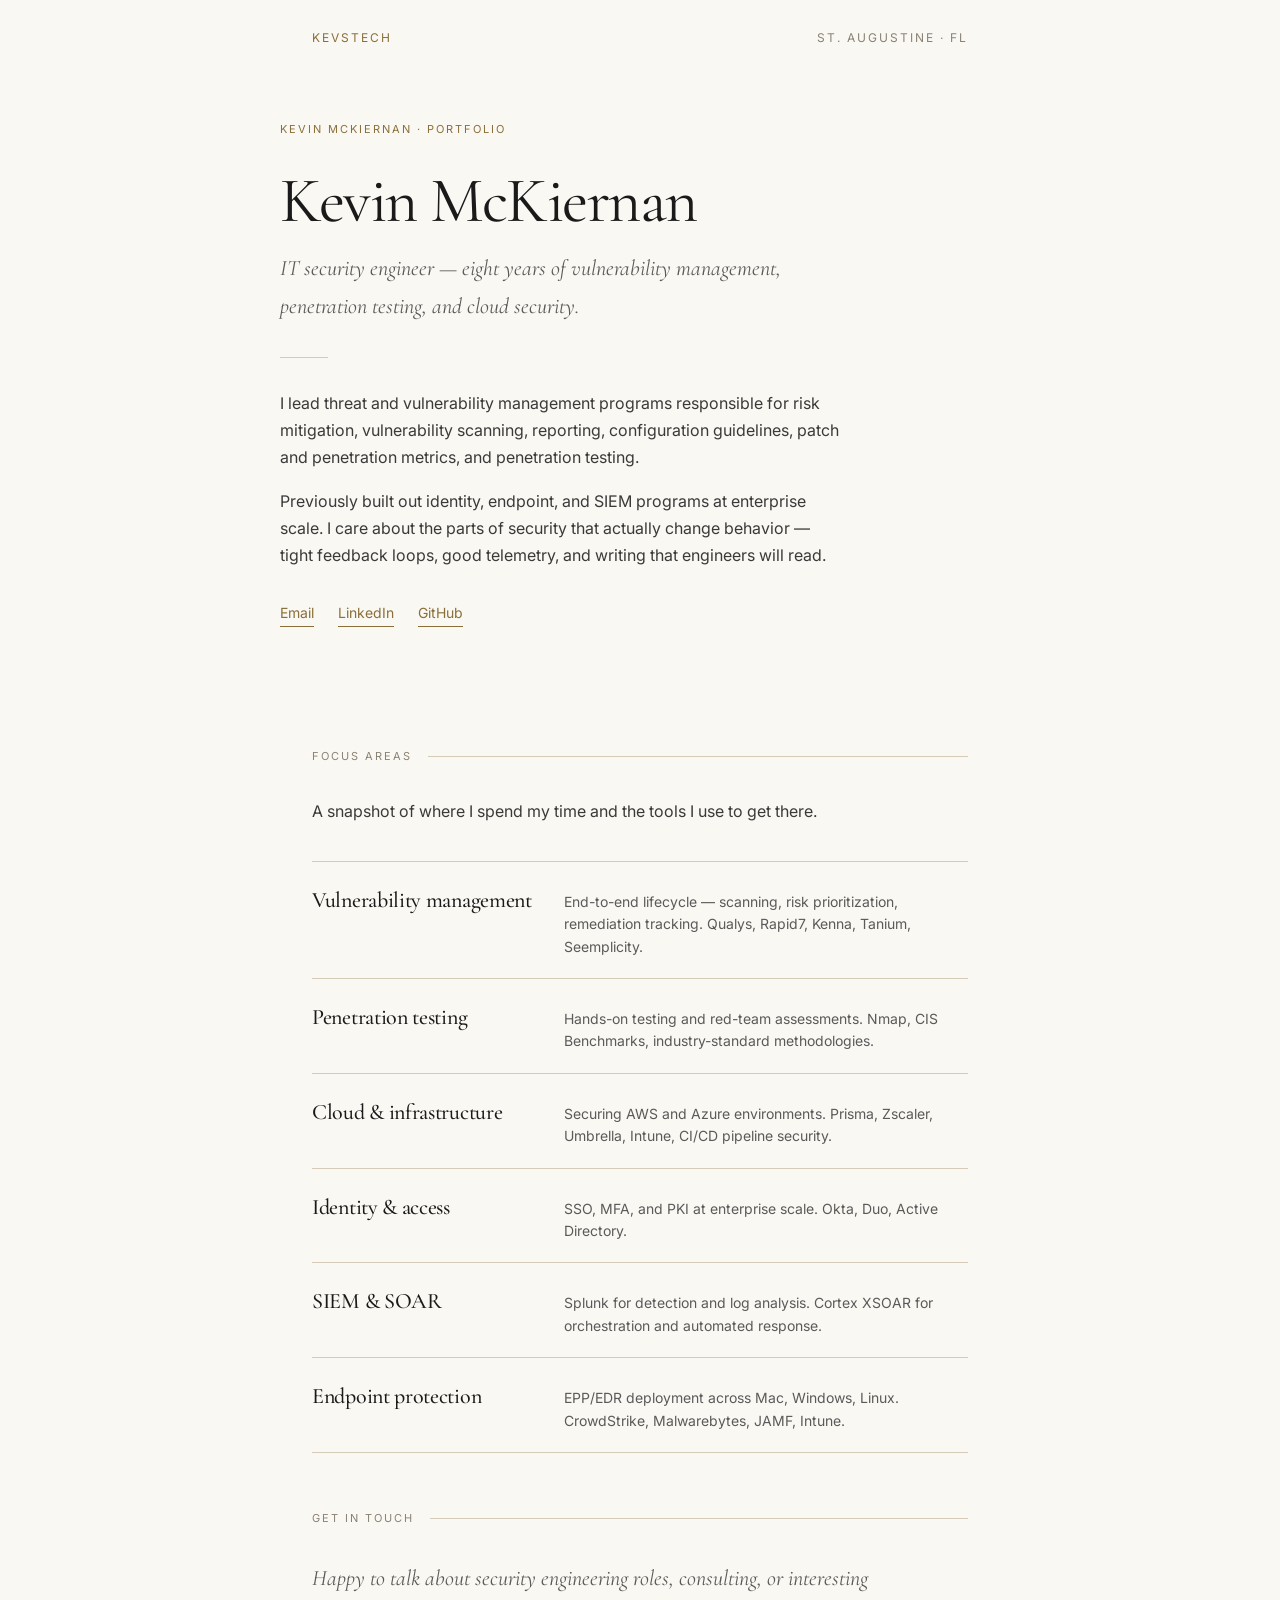
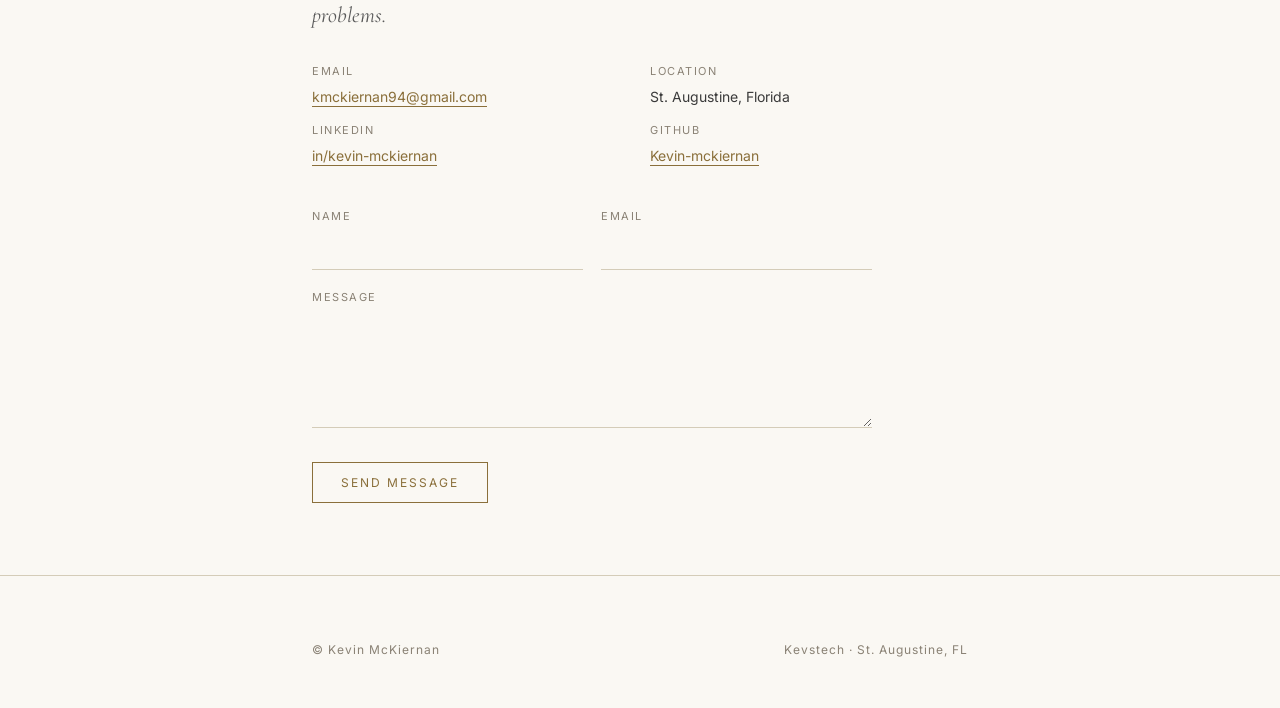
==== index.html @ c7a9f7cf "Redesign: editorial layout, drop Massively template" ====
<!DOCTYPE html>
<html lang="en">
<head>
<meta charset="utf-8">
<meta name="viewport" content="width=device-width, initial-scale=1">
<title>Kevin McKiernan — IT Security Engineer</title>
<meta name="description" content="Kevin McKiernan — IT security engineer based in St. Augustine, FL. Vulnerability management, penetration testing, cloud security.">
<link rel="icon" type="image/svg+xml" href="data:image/svg+xml,<svg xmlns='http://www.w3.org/2000/svg' viewBox='0 0 100 100'><path d='M50 5 L90 20 L90 50 C90 72 72 88 50 95 C28 88 10 72 10 50 L10 20 Z' fill='%238a6f3a'/></svg>">
<link rel="preconnect" href="https://fonts.googleapis.com">
<link rel="preconnect" href="https://fonts.gstatic.com" crossorigin>
<link href="https://fonts.googleapis.com/css2?family=Cormorant+Garamond:wght@400;500&family=Inter:wght@400;500&display=swap" rel="stylesheet">
<style>
  :root {
    --bg: #faf8f3;
    --surface: #f3efe4;
    --ink: #1a1a1a;
    --ink-soft: #3a3a3a;
    --ink-muted: #5a5a5a;
    --ink-faint: #8a8275;
    --rule: #d4ccb8;
    --accent: #8a6f3a;
    --accent-strong: #6d5628;
    --serif: 'Cormorant Garamond', 'EB Garamond', Georgia, 'Times New Roman', serif;
    --sans: 'Inter', ui-sans-serif, system-ui, -apple-system, BlinkMacSystemFont, 'Segoe UI', Roboto, sans-serif;
  }

  *, *::before, *::after { box-sizing: border-box; }
  html { scroll-behavior: smooth; }
  body {
    margin: 0;
    background: var(--bg);
    color: var(--ink);
    font-family: var(--sans);
    font-size: 16px;
    line-height: 1.7;
    -webkit-font-smoothing: antialiased;
    -moz-osx-font-smoothing: grayscale;
  }

  a { color: var(--accent); text-decoration: none; border-bottom: 1px solid var(--accent); padding-bottom: 1px; transition: color .15s ease, border-color .15s ease; }
  a:hover { color: var(--accent-strong); border-bottom-color: var(--accent-strong); }

  .wrap { max-width: 720px; margin: 0 auto; padding: 0 32px; }

  /* Top bar */
  .topbar { padding: 28px 0 0; }
  .topbar-inner { display: flex; justify-content: space-between; align-items: center; font-size: 12px; color: var(--ink-faint); letter-spacing: 2px; text-transform: uppercase; }
  .topbar-inner .brand { color: var(--accent); }

  /* Hero */
  .hero { padding: 72px 0 64px; }
  .eyebrow { font-size: 11px; letter-spacing: 2px; text-transform: uppercase; color: var(--accent); margin-bottom: 28px; }
  .hero h1 {
    font-family: var(--serif);
    font-weight: 400;
    font-size: clamp(44px, 7vw, 64px);
    line-height: 1.05;
    letter-spacing: -1.5px;
    margin: 0 0 16px;
  }
  .hero .lede {
    font-family: var(--serif);
    font-style: italic;
    font-size: clamp(18px, 2.2vw, 22px);
    color: var(--ink-muted);
    margin: 0 0 32px;
    font-weight: 400;
  }
  .hero-rule { width: 48px; height: 1px; background: var(--rule); margin: 0 0 32px; }
  .hero p { color: var(--ink-soft); max-width: 560px; margin: 0 0 16px; }

  .hero-links { margin-top: 32px; display: flex; flex-wrap: wrap; gap: 24px; font-size: 14px; }

  /* Section divider */
  .divider {
    display: flex;
    align-items: center;
    gap: 16px;
    margin: 56px 0 32px;
    font-size: 11px;
    letter-spacing: 2px;
    text-transform: uppercase;
    color: var(--ink-faint);
  }
  .divider::after { content: ""; flex: 1; height: 1px; background: var(--rule); }

  /* Skills */
  .skills-intro { color: var(--ink-soft); max-width: 560px; margin: 0 0 36px; }
  .skills-grid { display: grid; grid-template-columns: 1fr; gap: 0; }
  .skill-row {
    display: grid;
    grid-template-columns: 220px 1fr;
    gap: 32px;
    padding: 20px 0;
    border-top: 1px solid var(--rule);
    align-items: baseline;
  }
  .skill-row:last-child { border-bottom: 1px solid var(--rule); }
  .skill-name {
    font-family: var(--serif);
    font-size: 22px;
    font-weight: 500;
    color: var(--ink);
    letter-spacing: -0.3px;
  }
  .skill-tools { font-size: 14px; color: var(--ink-muted); line-height: 1.6; }

  @media (max-width: 600px) {
    .skill-row { grid-template-columns: 1fr; gap: 8px; }
  }

  /* Contact */
  .contact-lede {
    font-family: var(--serif);
    font-style: italic;
    font-size: 22px;
    color: var(--ink-muted);
    margin: 0 0 28px;
    max-width: 560px;
  }
  .contact-grid { display: grid; grid-template-columns: 1fr 1fr; gap: 12px 20px; margin-bottom: 40px; font-size: 14px; }
  .contact-grid .label { font-size: 11px; letter-spacing: 1.5px; text-transform: uppercase; color: var(--ink-faint); margin-bottom: 4px; }
  .contact-grid .value { color: var(--ink-soft); }
  @media (max-width: 500px) { .contact-grid { grid-template-columns: 1fr; } }

  /* Form */
  form { display: grid; gap: 18px; max-width: 560px; }
  form .row { display: grid; grid-template-columns: 1fr 1fr; gap: 18px; }
  @media (max-width: 500px) { form .row { grid-template-columns: 1fr; } }
  label { display: block; font-size: 11px; letter-spacing: 1.5px; text-transform: uppercase; color: var(--ink-faint); margin-bottom: 6px; }
  input[type="text"], input[type="email"], textarea {
    width: 100%;
    background: transparent;
    border: none;
    border-bottom: 1px solid var(--rule);
    padding: 8px 0 10px;
    font-family: var(--sans);
    font-size: 15px;
    color: var(--ink);
    outline: none;
    transition: border-color .15s ease;
  }
  input[type="text"]:focus, input[type="email"]:focus, textarea:focus { border-bottom-color: var(--accent); }
  textarea { resize: vertical; min-height: 90px; line-height: 1.6; }
  button[type="submit"] {
    justify-self: start;
    margin-top: 8px;
    font-family: var(--sans);
    font-size: 12px;
    letter-spacing: 2px;
    text-transform: uppercase;
    background: transparent;
    color: var(--accent);
    border: 1px solid var(--accent);
    padding: 12px 28px;
    cursor: pointer;
    transition: background .15s ease, color .15s ease;
  }
  button[type="submit"]:hover { background: var(--accent); color: var(--bg); }

  /* Footer */
  footer { padding: 64px 0 48px; margin-top: 72px; border-top: 1px solid var(--rule); font-size: 12px; color: var(--ink-faint); letter-spacing: 1px; }
  footer .foot-inner { display: flex; justify-content: space-between; flex-wrap: wrap; gap: 16px; }

  ::selection { background: var(--accent); color: var(--bg); }
</style>
</head>
<body>

<div class="topbar">
  <div class="wrap topbar-inner">
    <span class="brand">Kevstech</span>
    <span>St. Augustine · FL</span>
  </div>
</div>

<main>
  <!-- Hero -->
  <section class="hero wrap" id="about">
    <div class="eyebrow">Kevin McKiernan · portfolio</div>
    <h1>Kevin McKiernan</h1>
    <p class="lede">IT security engineer — eight years of vulnerability management, penetration testing, and cloud security.</p>
    <div class="hero-rule"></div>
    <p>I lead threat and vulnerability management programs responsible for risk mitigation, vulnerability scanning, reporting, configuration guidelines, patch and penetration metrics, and penetration testing.</p>
    <p>Previously built out identity, endpoint, and SIEM programs at enterprise scale. I care about the parts of security that actually change behavior — tight feedback loops, good telemetry, and writing that engineers will read.</p>
    <div class="hero-links">
      <a href="mailto:kmckiernan94@gmail.com">Email</a>
      <a href="https://www.linkedin.com/in/kevin-mckiernan-ab2b68b5/" rel="noopener">LinkedIn</a>
      <a href="https://github.com/Kevin-mckiernan" rel="noopener">GitHub</a>
    </div>
  </section>

  <!-- Skills -->
  <section class="wrap" id="skills">
    <div class="divider">Focus areas</div>
    <p class="skills-intro">A snapshot of where I spend my time and the tools I use to get there.</p>

    <div class="skills-grid">
      <div class="skill-row">
        <div class="skill-name">Vulnerability management</div>
        <div class="skill-tools">End-to-end lifecycle — scanning, risk prioritization, remediation tracking. Qualys, Rapid7, Kenna, Tanium, Seemplicity.</div>
      </div>
      <div class="skill-row">
        <div class="skill-name">Penetration testing</div>
        <div class="skill-tools">Hands-on testing and red-team assessments. Nmap, CIS Benchmarks, industry-standard methodologies.</div>
      </div>
      <div class="skill-row">
        <div class="skill-name">Cloud &amp; infrastructure</div>
        <div class="skill-tools">Securing AWS and Azure environments. Prisma, Zscaler, Umbrella, Intune, CI/CD pipeline security.</div>
      </div>
      <div class="skill-row">
        <div class="skill-name">Identity &amp; access</div>
        <div class="skill-tools">SSO, MFA, and PKI at enterprise scale. Okta, Duo, Active Directory.</div>
      </div>
      <div class="skill-row">
        <div class="skill-name">SIEM &amp; SOAR</div>
        <div class="skill-tools">Splunk for detection and log analysis. Cortex XSOAR for orchestration and automated response.</div>
      </div>
      <div class="skill-row">
        <div class="skill-name">Endpoint protection</div>
        <div class="skill-tools">EPP/EDR deployment across Mac, Windows, Linux. CrowdStrike, Malwarebytes, JAMF, Intune.</div>
      </div>
    </div>
  </section>

  <!-- Contact -->
  <section class="wrap" id="contact">
    <div class="divider">Get in touch</div>
    <p class="contact-lede">Happy to talk about security engineering roles, consulting, or interesting problems.</p>

    <div class="contact-grid">
      <div>
        <div class="label">Email</div>
        <div class="value"><a href="mailto:kmckiernan94@gmail.com">kmckiernan94@gmail.com</a></div>
      </div>
      <div>
        <div class="label">Location</div>
        <div class="value">St. Augustine, Florida</div>
      </div>
      <div>
        <div class="label">LinkedIn</div>
        <div class="value"><a href="https://www.linkedin.com/in/kevin-mckiernan-ab2b68b5/" rel="noopener">in/kevin-mckiernan</a></div>
      </div>
      <div>
        <div class="label">GitHub</div>
        <div class="value"><a href="https://github.com/Kevin-mckiernan" rel="noopener">Kevin-mckiernan</a></div>
      </div>
    </div>

    <form method="POST" action="https://formspree.io/f/xpqolnzq">
      <div class="row">
        <div>
          <label for="name">Name</label>
          <input type="text" name="name" id="name" required>
        </div>
        <div>
          <label for="email">Email</label>
          <input type="email" name="email" id="email" required>
        </div>
      </div>
      <div>
        <label for="message">Message</label>
        <textarea name="message" id="message" rows="4" required></textarea>
      </div>
      <button type="submit">Send message</button>
    </form>
  </section>
</main>

<footer>
  <div class="wrap foot-inner">
    <span>© Kevin McKiernan</span>
    <span>Kevstech · St. Augustine, FL</span>
  </div>
</footer>

</body>
</html>
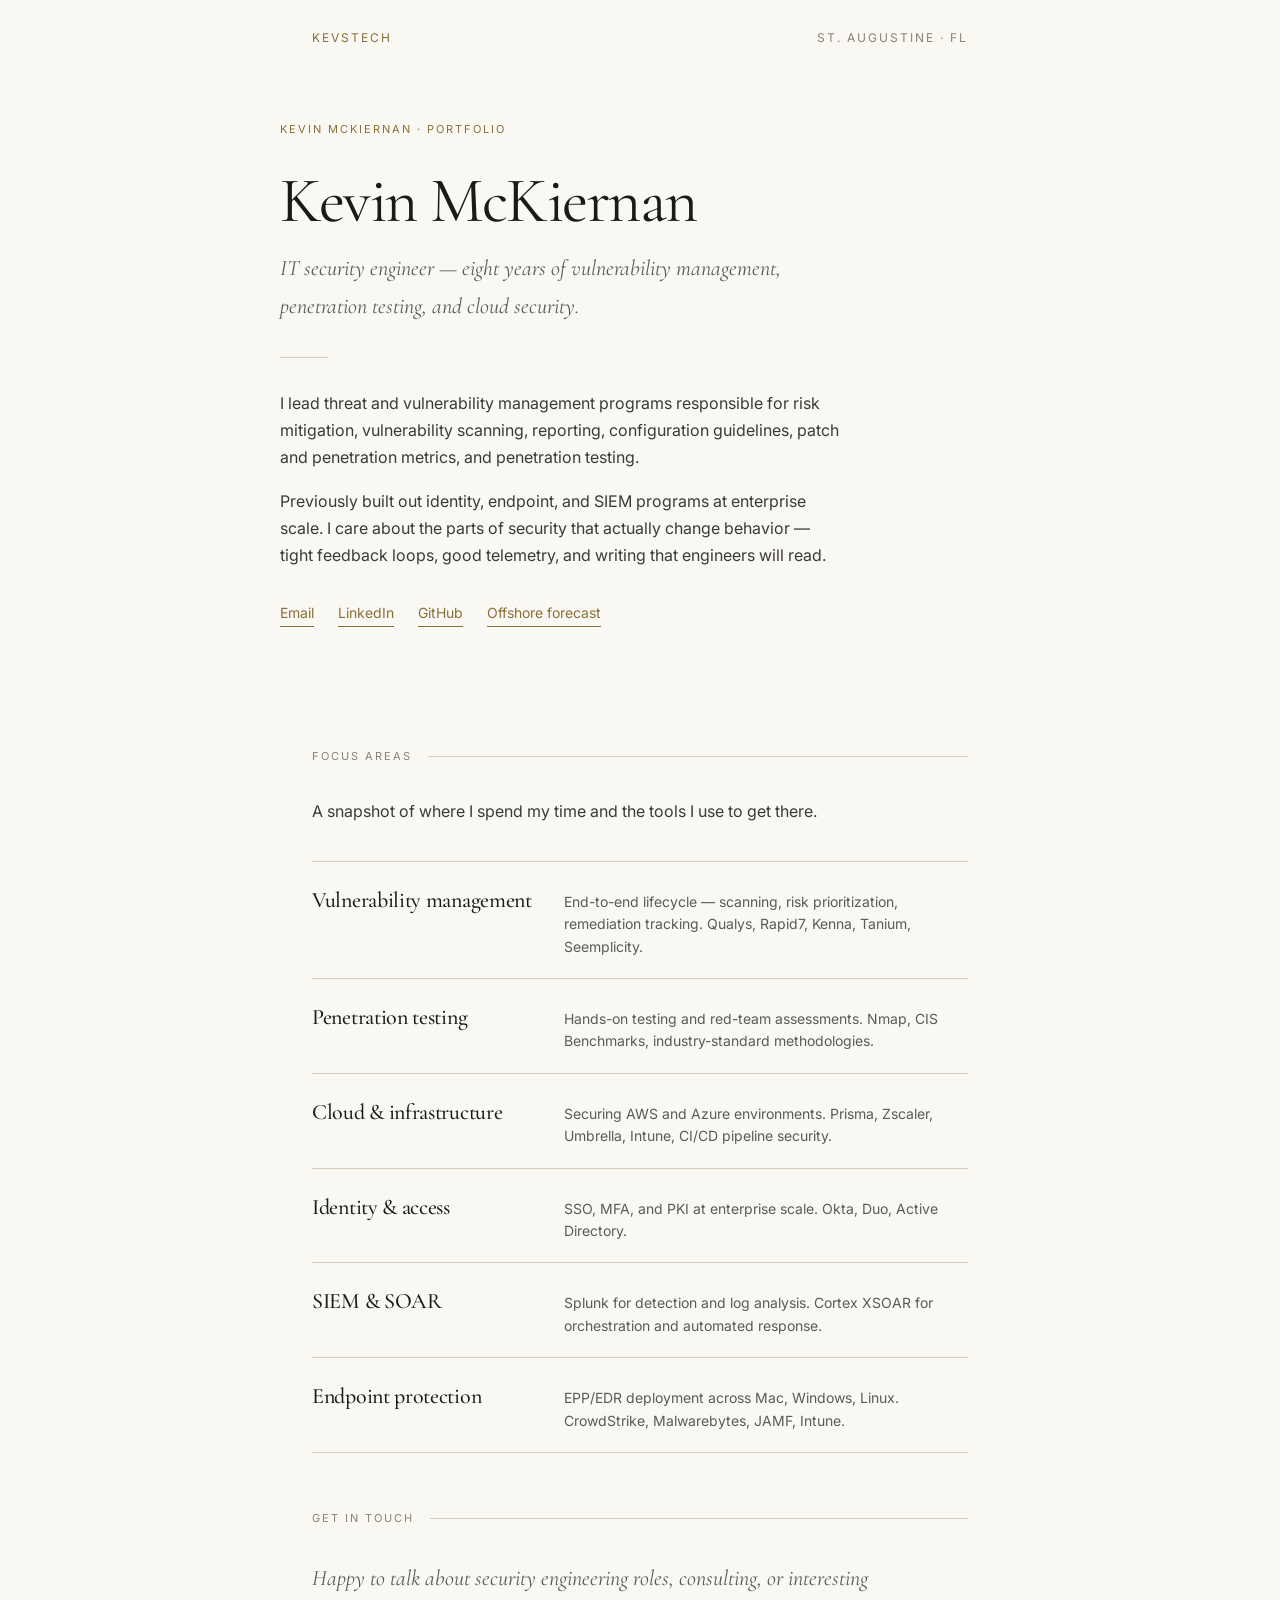
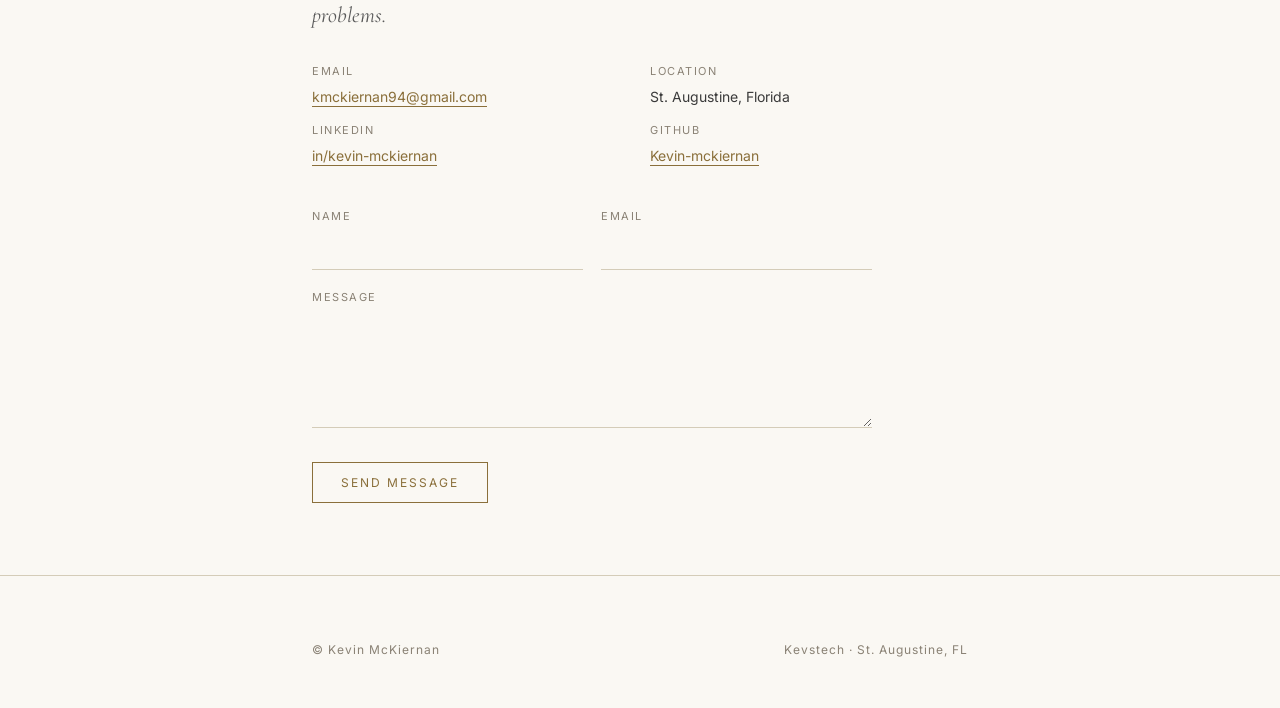
==== commit e4cb0ca2: "Add offshore forecast link to hero nav" ====
--- a/index.html
+++ b/index.html
@@ -187,6 +187,7 @@
       <a href="mailto:kmckiernan94@gmail.com">Email</a>
       <a href="https://www.linkedin.com/in/kevin-mckiernan-ab2b68b5/" rel="noopener">LinkedIn</a>
       <a href="https://github.com/Kevin-mckiernan" rel="noopener">GitHub</a>
+      <a href="offshore.html">Offshore forecast</a>
     </div>
   </section>
 
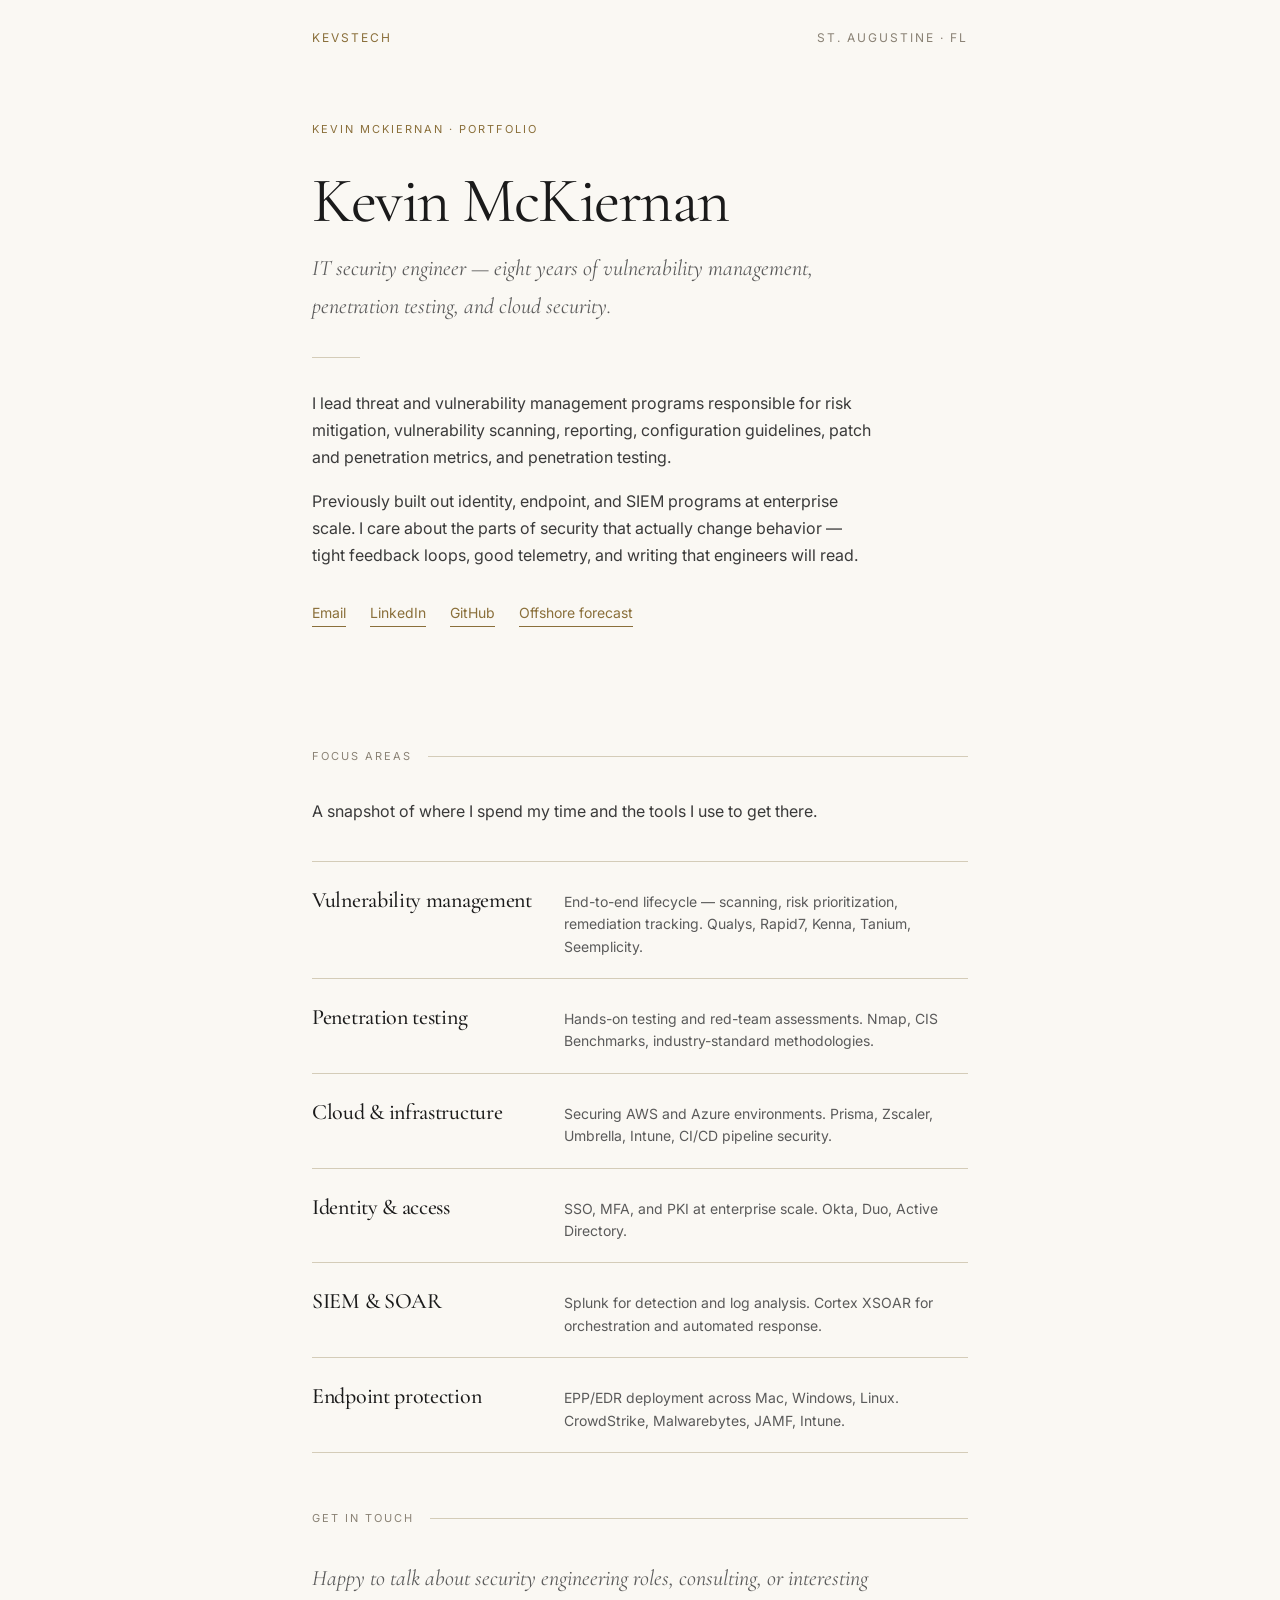
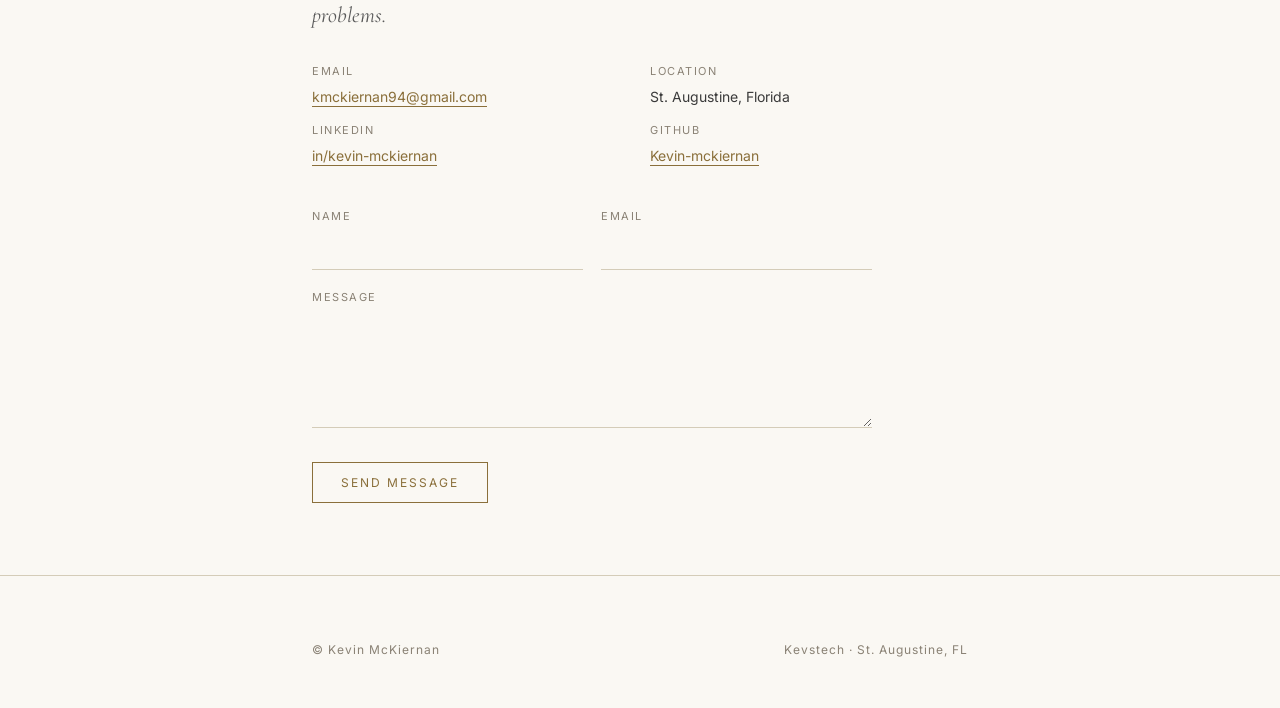
==== commit 0d02ac64: "Fix hero section losing wrap horizontal padding on mobile" ====
--- a/index.html
+++ b/index.html
@@ -2,7 +2,7 @@
 <html lang="en">
 <head>
 <meta charset="utf-8">
-<meta name="viewport" content="width=device-width, initial-scale=1">
+<meta name="viewport" content="width=device-width, initial-scale=1, viewport-fit=cover">
 <title>Kevin McKiernan — IT Security Engineer</title>
 <meta name="description" content="Kevin McKiernan — IT security engineer based in St. Augustine, FL. Vulnerability management, penetration testing, cloud security.">
 <link rel="icon" type="image/svg+xml" href="data:image/svg+xml,<svg xmlns='http://www.w3.org/2000/svg' viewBox='0 0 100 100'><path d='M50 5 L90 20 L90 50 C90 72 72 88 50 95 C28 88 10 72 10 50 L10 20 Z' fill='%238a6f3a'/></svg>">
@@ -43,12 +43,12 @@
   .wrap { max-width: 720px; margin: 0 auto; padding: 0 32px; }
 
   /* Top bar */
-  .topbar { padding: 28px 0 0; }
+  .topbar { padding: 28px 0 0; padding-top: max(28px, env(safe-area-inset-top, 28px)); }
   .topbar-inner { display: flex; justify-content: space-between; align-items: center; font-size: 12px; color: var(--ink-faint); letter-spacing: 2px; text-transform: uppercase; }
   .topbar-inner .brand { color: var(--accent); }
 
   /* Hero */
-  .hero { padding: 72px 0 64px; }
+  .hero { padding-top: 72px; padding-bottom: 64px; }
   .eyebrow { font-size: 11px; letter-spacing: 2px; text-transform: uppercase; color: var(--accent); margin-bottom: 28px; }
   .hero h1 {
     font-family: var(--serif);
@@ -163,6 +163,16 @@
   footer .foot-inner { display: flex; justify-content: space-between; flex-wrap: wrap; gap: 16px; }
 
   ::selection { background: var(--accent); color: var(--bg); }
+
+  @media (max-width: 600px) {
+    .wrap { padding: 0 20px; }
+    .topbar { padding-top: max(20px, env(safe-area-inset-top, 20px)); }
+    .hero { padding-top: 48px; padding-bottom: 40px; }
+    .skill-row { grid-template-columns: 1fr; gap: 4px; }
+    .contact-grid { grid-template-columns: 1fr; }
+    form .row { grid-template-columns: 1fr; }
+    footer { padding: 40px 0 32px; padding-bottom: max(32px, env(safe-area-inset-bottom, 32px)); }
+  }
 </style>
 </head>
 <body>
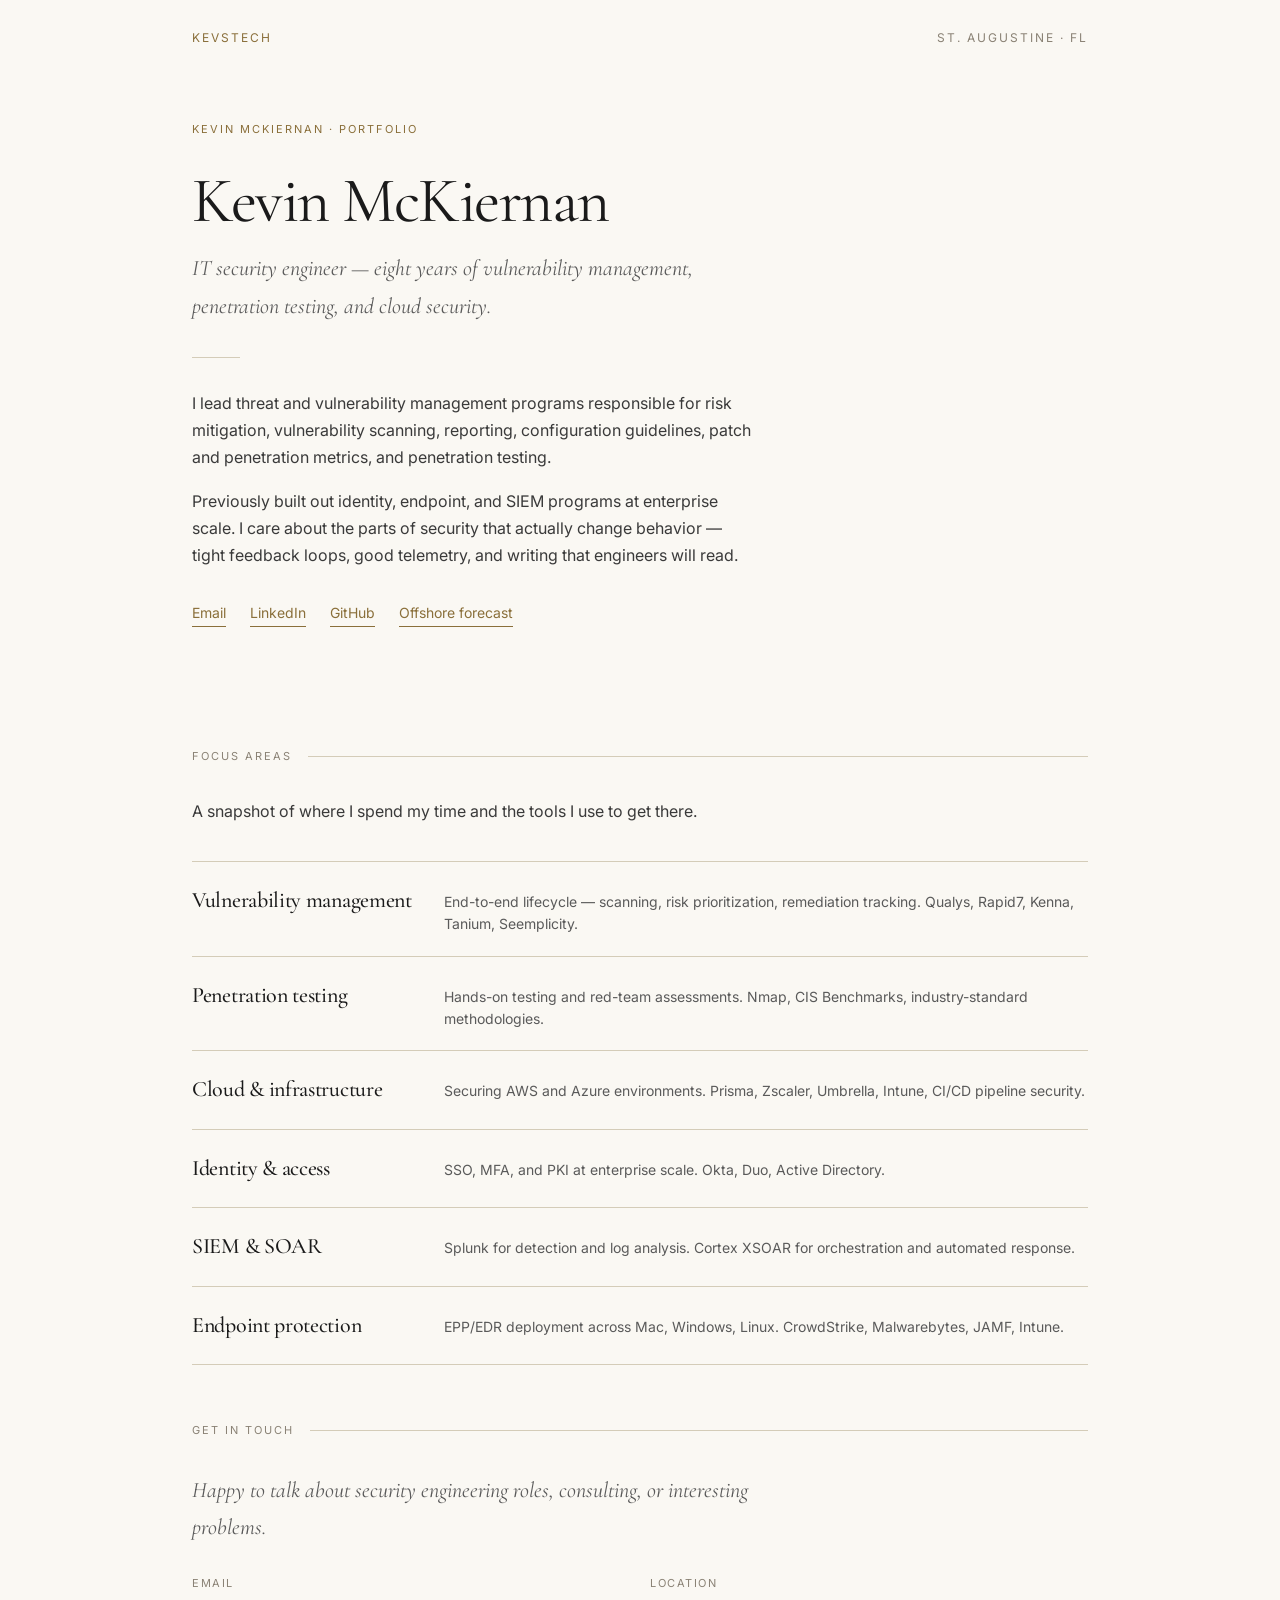
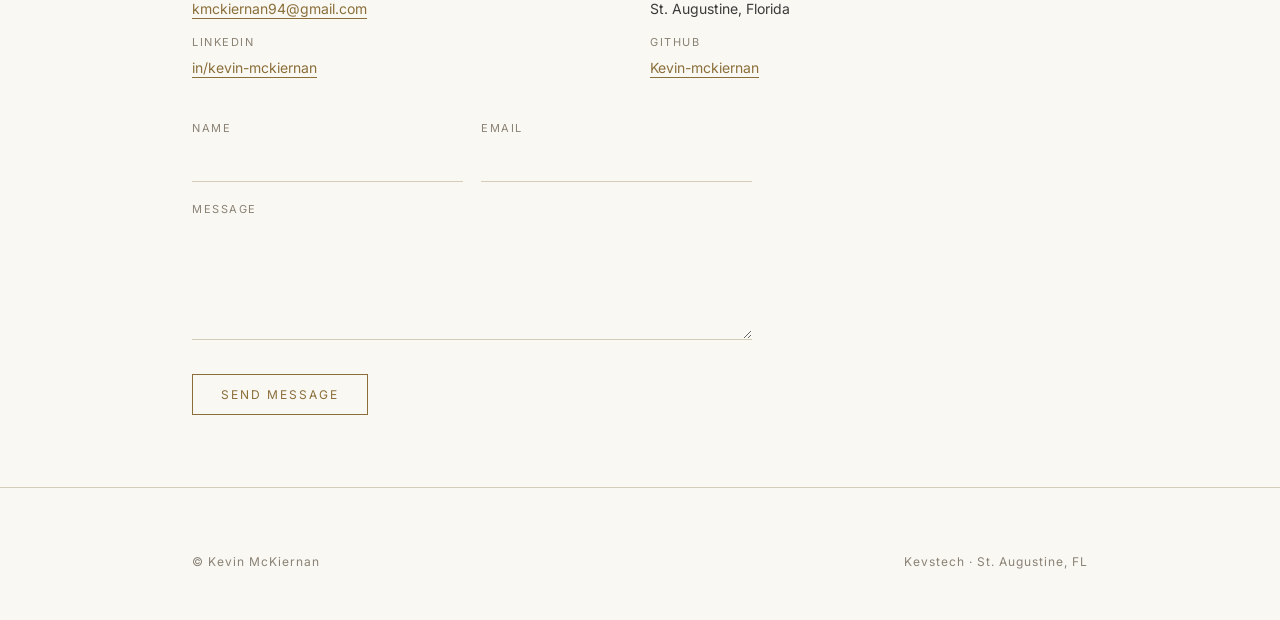
==== commit 1fcb9f9e: "Wider desktop layout, wind arrow, pressure in forecast, marginal explanation" ====
--- a/index.html
+++ b/index.html
@@ -40,7 +40,7 @@
   a { color: var(--accent); text-decoration: none; border-bottom: 1px solid var(--accent); padding-bottom: 1px; transition: color .15s ease, border-color .15s ease; }
   a:hover { color: var(--accent-strong); border-bottom-color: var(--accent-strong); }
 
-  .wrap { max-width: 720px; margin: 0 auto; padding: 0 32px; }
+  .wrap { max-width: 960px; margin: 0 auto; padding: 0 32px; }
 
   /* Top bar */
   .topbar { padding: 28px 0 0; padding-top: max(28px, env(safe-area-inset-top, 28px)); }
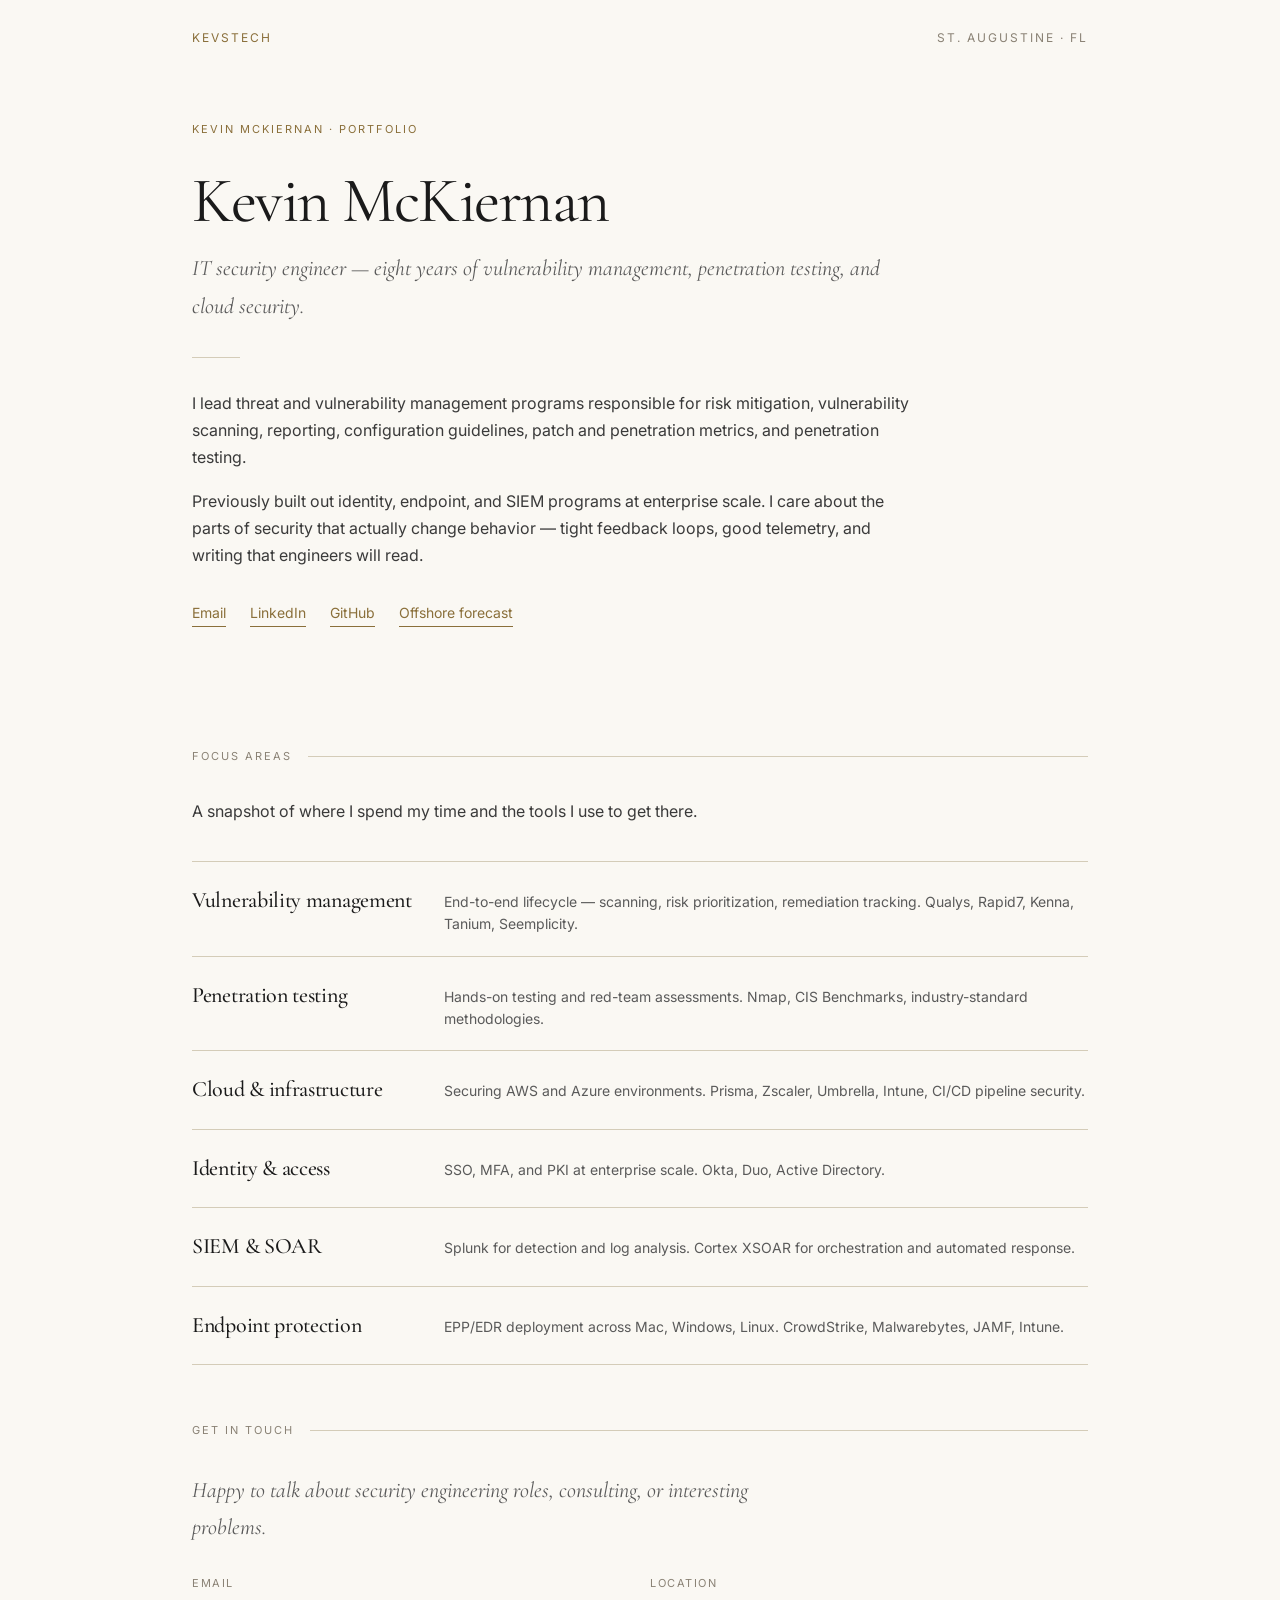
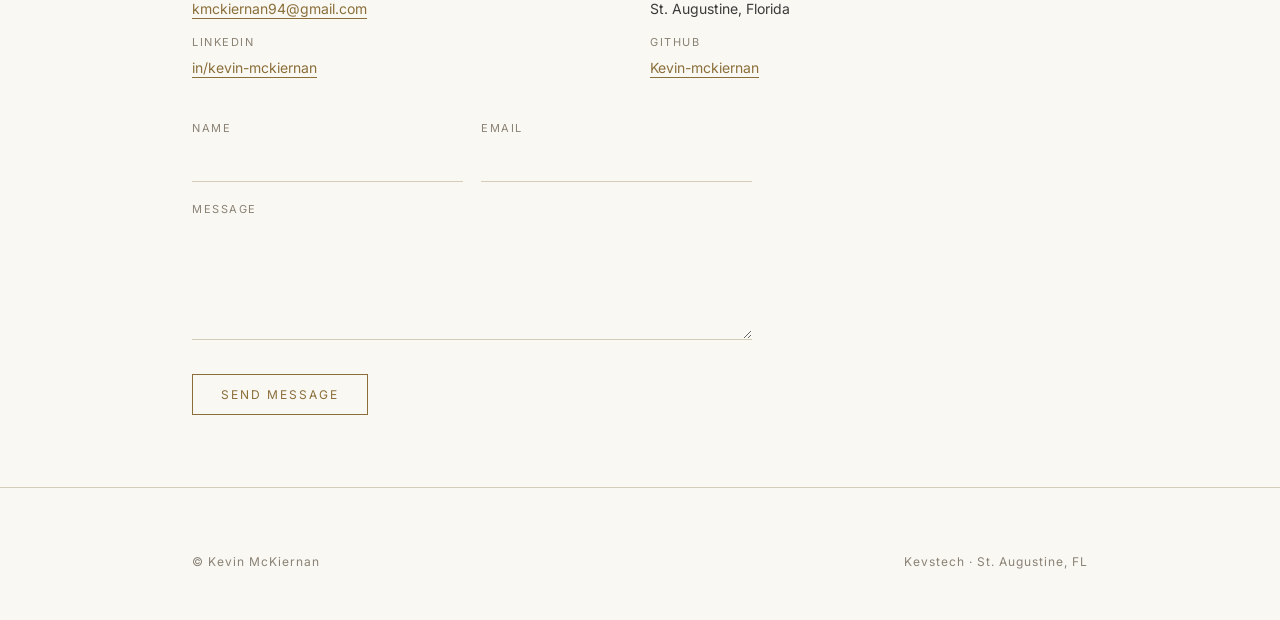
==== commit 077f45e9: "Fix hero text width on desktop; sync today week cell with current conditions" ====
--- a/index.html
+++ b/index.html
@@ -67,7 +67,7 @@
     font-weight: 400;
   }
   .hero-rule { width: 48px; height: 1px; background: var(--rule); margin: 0 0 32px; }
-  .hero p { color: var(--ink-soft); max-width: 560px; margin: 0 0 16px; }
+  .hero p { color: var(--ink-soft); max-width: 720px; margin: 0 0 16px; }
 
   .hero-links { margin-top: 32px; display: flex; flex-wrap: wrap; gap: 24px; font-size: 14px; }
 
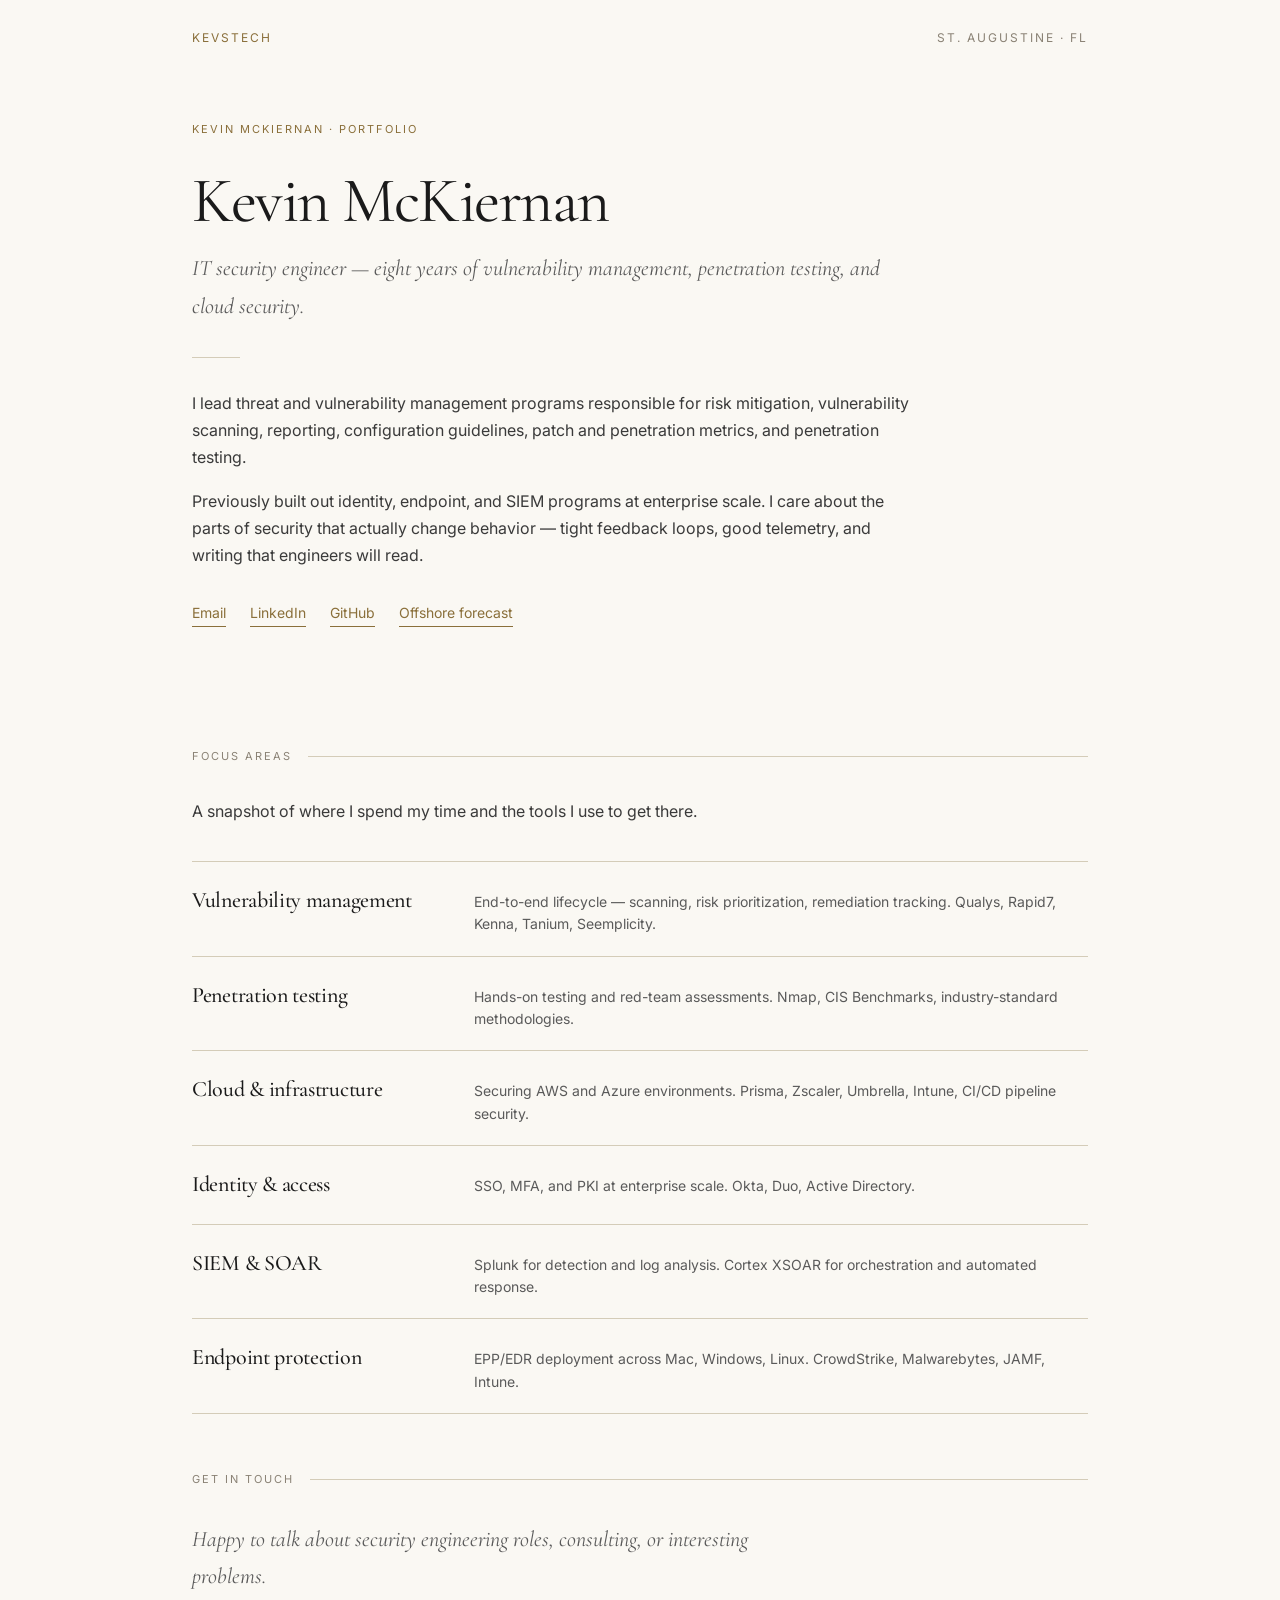
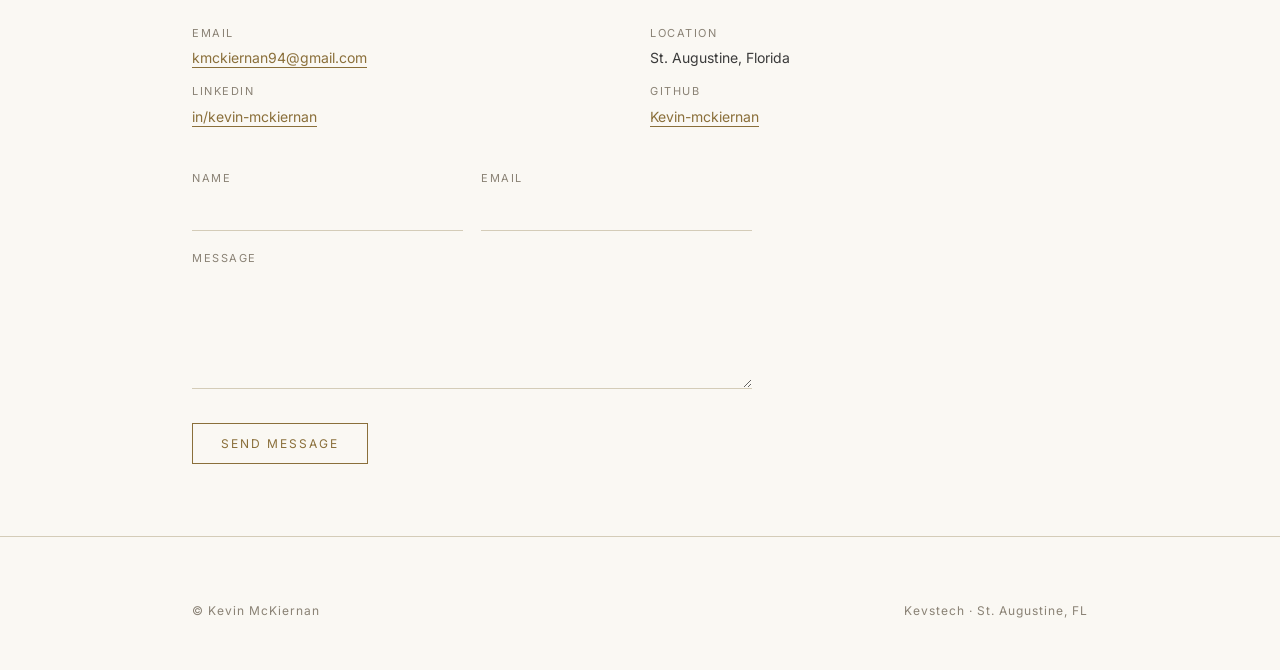
==== commit e622026c: "Fix layout issues: margins, missing card, 24h waves, wind arrow, rain chart index.html: - Skill colu" ====
--- a/index.html
+++ b/index.html
@@ -43,7 +43,7 @@
   .wrap { max-width: 960px; margin: 0 auto; padding: 0 32px; }
 
   /* Top bar */
-  .topbar { padding: 28px 0 0; padding-top: max(28px, env(safe-area-inset-top, 28px)); }
+  .topbar { padding: 28px 0 0; padding-top: max(28px, env(safe-area-inset-top)); }
   .topbar-inner { display: flex; justify-content: space-between; align-items: center; font-size: 12px; color: var(--ink-faint); letter-spacing: 2px; text-transform: uppercase; }
   .topbar-inner .brand { color: var(--accent); }
 
@@ -89,7 +89,7 @@
   .skills-grid { display: grid; grid-template-columns: 1fr; gap: 0; }
   .skill-row {
     display: grid;
-    grid-template-columns: 220px 1fr;
+    grid-template-columns: 250px 1fr;
     gap: 32px;
     padding: 20px 0;
     border-top: 1px solid var(--rule);
@@ -166,12 +166,12 @@
 
   @media (max-width: 600px) {
     .wrap { padding: 0 20px; }
-    .topbar { padding-top: max(20px, env(safe-area-inset-top, 20px)); }
+    .topbar { padding-top: max(20px, env(safe-area-inset-top)); }
     .hero { padding-top: 48px; padding-bottom: 40px; }
     .skill-row { grid-template-columns: 1fr; gap: 4px; }
     .contact-grid { grid-template-columns: 1fr; }
     form .row { grid-template-columns: 1fr; }
-    footer { padding: 40px 0 32px; padding-bottom: max(32px, env(safe-area-inset-bottom, 32px)); }
+    footer { padding: 40px 0 32px; padding-bottom: max(32px, env(safe-area-inset-bottom)); }
   }
 </style>
 </head>
